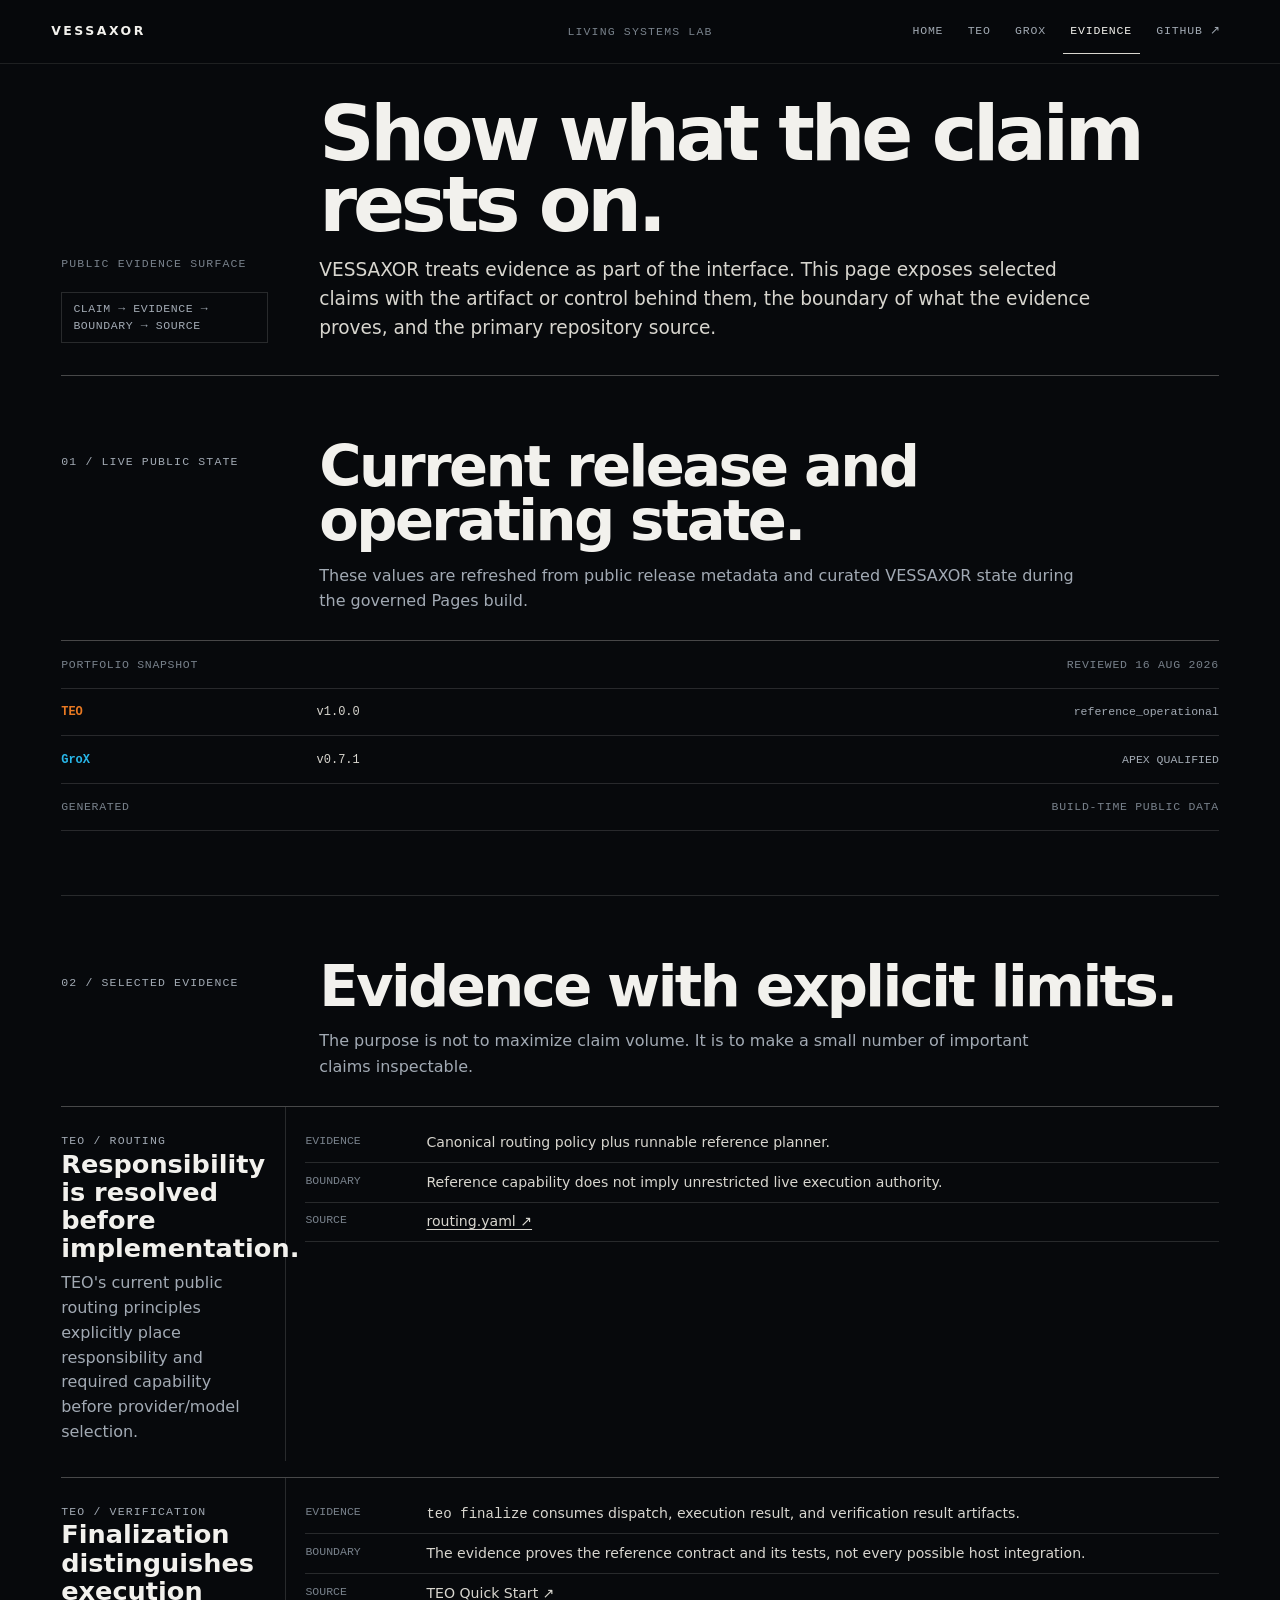
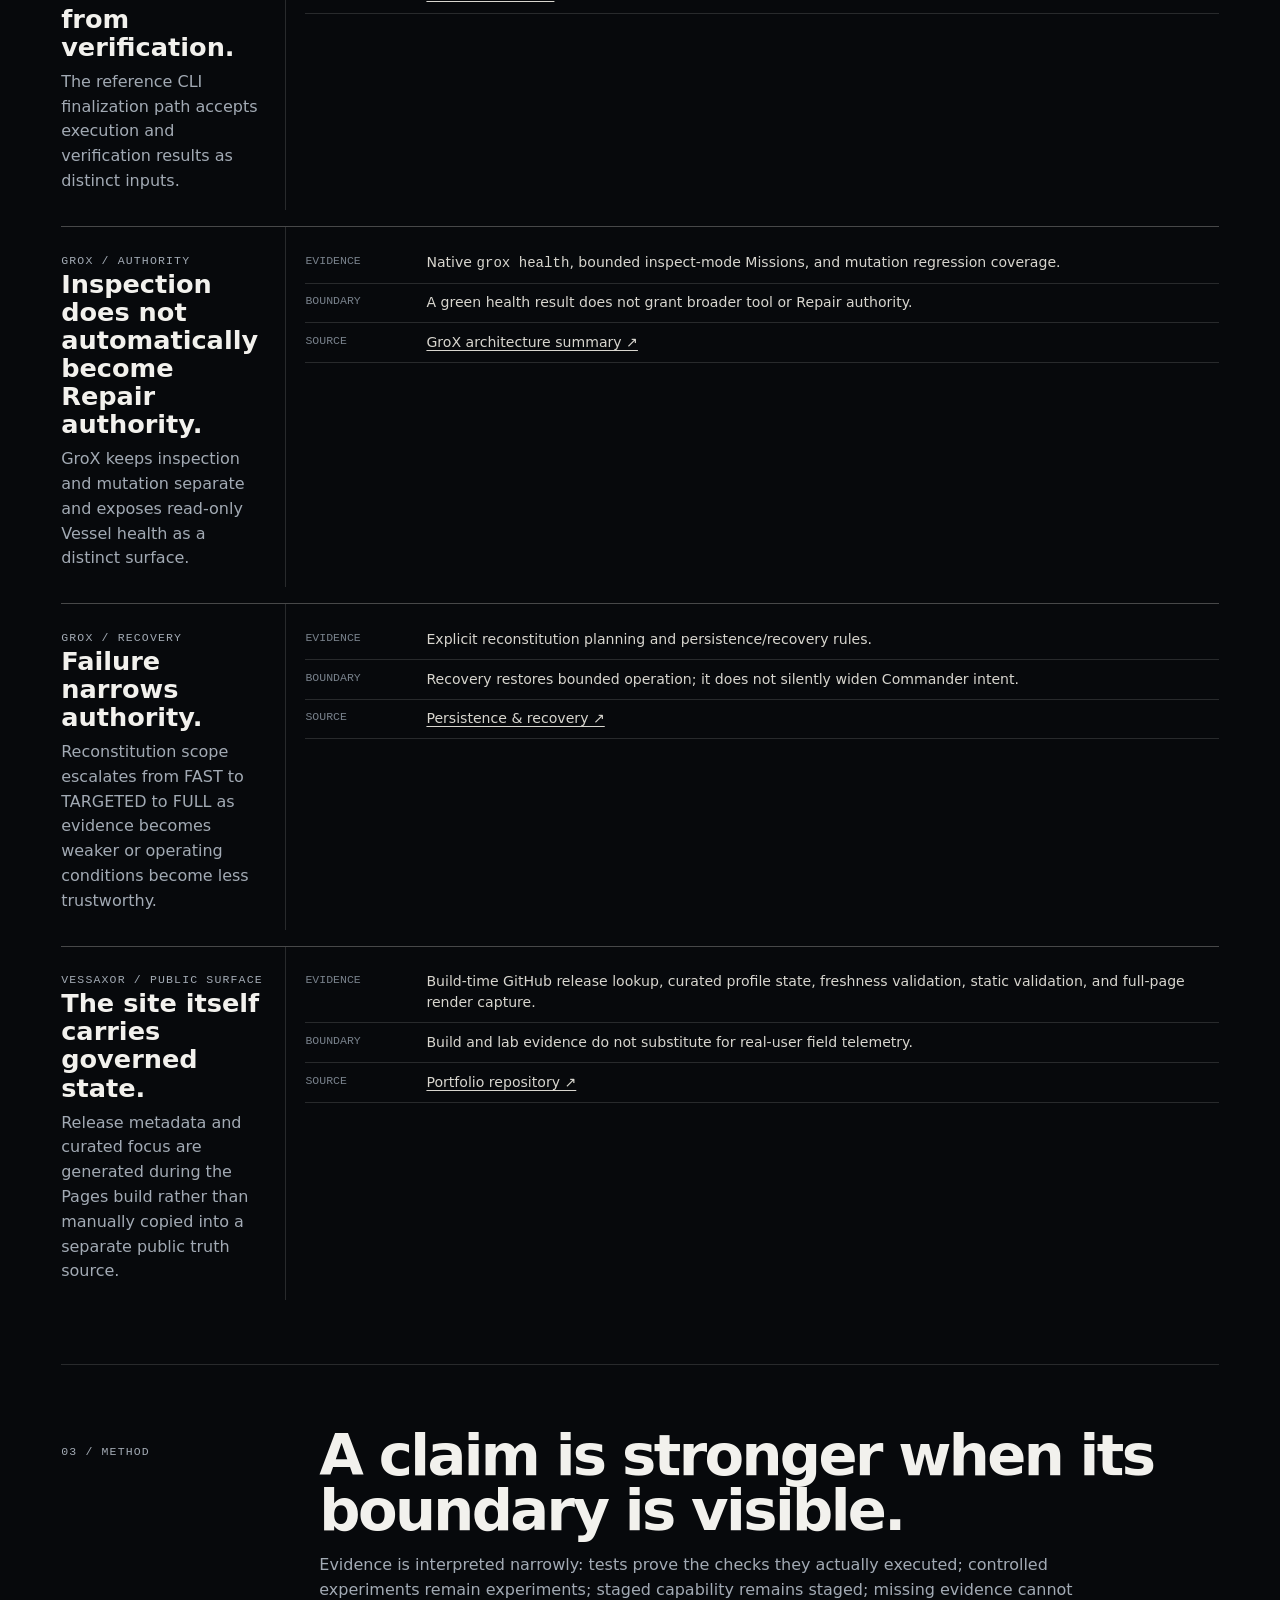
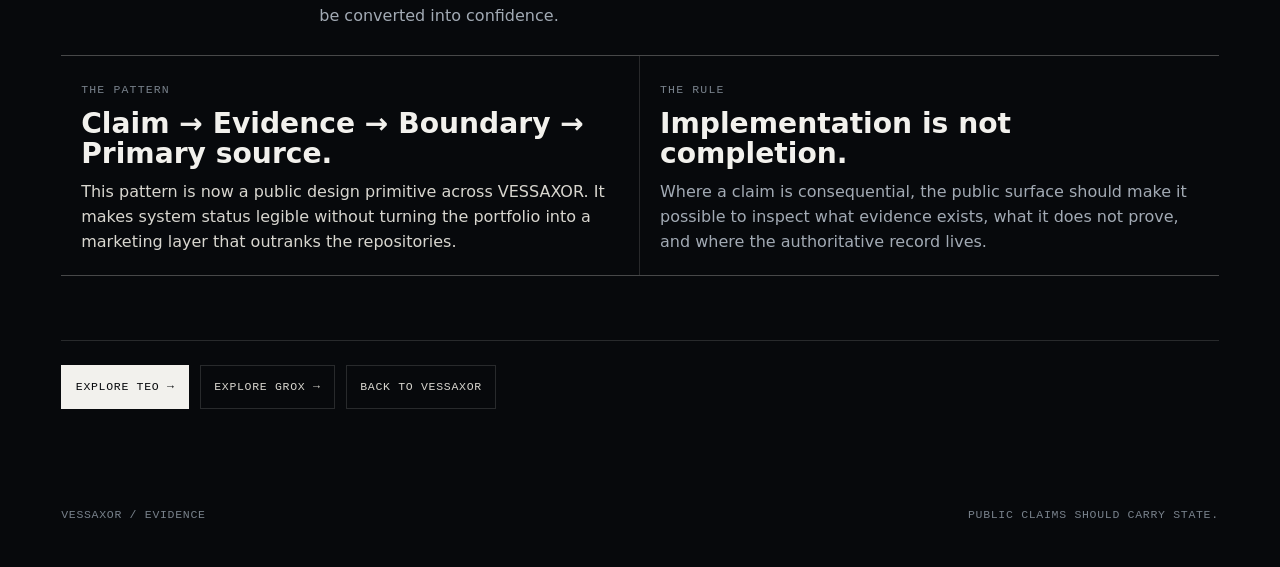
==== evidence/index.html @ d51356c1 "Evolve VESSAXOR public surface Harden hero reliability through fail-visible media recovery and a pos" ====
<!doctype html>
<html lang="en">
<head>
  <meta charset="utf-8" />
  <meta name="viewport" content="width=device-width, initial-scale=1" />
  <meta name="theme-color" content="#07090c" />
  <meta name="description" content="VESSAXOR evidence surface: selected public claims from TEO and GroX paired with bounded evidence, current state, limitations, and primary sources." />
  <meta name="robots" content="index,follow,max-image-preview:large" />
  <meta property="og:title" content="Evidence Surface — VESSAXOR" />
  <meta property="og:description" content="Public claims should carry state, evidence, boundaries, and primary sources." />
  <meta property="og:type" content="article" />
  <meta property="og:url" content="https://vessaxor-spec.github.io/evidence/" />
  <meta property="og:image" content="https://vessaxor-spec.github.io/assets/visuals/vessaxor-social-preview.png" />
  <meta name="twitter:card" content="summary_large_image" />
  <meta name="twitter:title" content="Evidence Surface — VESSAXOR" />
  <meta name="twitter:description" content="Claim → evidence → boundary → primary source." />
  <meta name="twitter:image" content="https://vessaxor-spec.github.io/assets/visuals/vessaxor-social-preview.png" />
  <link rel="canonical" href="https://vessaxor-spec.github.io/evidence/" />
  <link rel="icon" type="image/svg+xml" href="/assets/visuals/vessaxor-favicon.svg" />
  <script type="application/ld+json">
    {
      "@context": "https://schema.org",
      "@type": "WebPage",
      "name": "VESSAXOR Evidence Surface",
      "url": "https://vessaxor-spec.github.io/evidence/",
      "description": "Selected public claims from TEO and GroX paired with evidence, explicit boundaries, and primary source links.",
      "isPartOf": {"@type": "WebSite", "name": "VESSAXOR — Living Systems Lab", "url": "https://vessaxor-spec.github.io/"}
    }
  </script>
  <title>Evidence Surface — VESSAXOR</title>
  <link rel="stylesheet" href="/styles.css" />
</head>
<body>
  <a class="skip-link" href="#main">Skip to content</a>
  <header class="site-header" aria-label="Primary navigation">
    <a class="wordmark" href="/" aria-label="VESSAXOR home">VESSAXOR</a>
    <p class="header-note">Living Systems Lab</p>
    <button class="menu-toggle" type="button" aria-expanded="false" aria-controls="site-nav">Menu</button>
    <nav id="site-nav" class="site-nav" aria-label="Site navigation">
      <a href="/">Home</a>
      <a href="/teo/">TEO</a>
      <a href="/grox/">GroX</a>
      <a class="is-active" href="/evidence/">Evidence</a>
      <a href="https://github.com/vessaxor-spec">GitHub ↗</a>
    </nav>
  </header>

  <main id="main" class="page-shell">
    <section class="page-masthead" aria-labelledby="page-title">
      <div class="page-masthead-grid">
        <div>
          <p class="page-kicker">PUBLIC EVIDENCE SURFACE</p>
          <div class="page-meta"><span>Claim → Evidence → Boundary → Source</span></div>
        </div>
        <div>
          <h1 id="page-title">Show what the claim rests on.</h1>
          <p class="page-deck">VESSAXOR treats evidence as part of the interface. This page exposes selected claims with the artifact or control behind them, the boundary of what the evidence proves, and the primary repository source.</p>
        </div>
      </div>
    </section>

    <section class="page-section" id="state" aria-labelledby="state-title">
      <header class="page-section-heading">
        <p class="page-kicker">01 / LIVE PUBLIC STATE</p>
        <div>
          <h2 id="state-title">Current release and operating state.</h2>
          <p>These values are refreshed from public release metadata and curated VESSAXOR state during the governed Pages build.</p>
        </div>
      </header>
      <div class="state-board" aria-label="Current public portfolio state">
        <div class="state-board-head"><span>PORTFOLIO SNAPSHOT</span><span id="reviewed-at">reviewed 16 Aug 2026</span></div>
        <div class="state-row state-row-teo"><span>TEO</span><strong id="state-teo-release">v1.0.0</strong><em id="state-teo-status">reference_operational</em></div>
        <div class="state-row state-row-grox"><span>GroX</span><strong id="state-grox-release">v0.7.1</strong><em id="state-grox-status">APEX QUALIFIED</em></div>
        <div class="state-board-foot"><span>Generated</span><span id="generated-at">build-time public data</span></div>
      </div>
    </section>

    <section class="page-section" id="ledger" aria-labelledby="ledger-title">
      <header class="page-section-heading">
        <p class="page-kicker">02 / SELECTED EVIDENCE</p>
        <div>
          <h2 id="ledger-title">Evidence with explicit limits.</h2>
          <p>The purpose is not to maximize claim volume. It is to make a small number of important claims inspectable.</p>
        </div>
      </header>
      <div class="evidence-ledger">
        <article class="evidence-record">
          <div>
            <p class="claim-label">TEO / ROUTING</p>
            <h3>Responsibility is resolved before implementation.</h3>
            <p>TEO's current public routing principles explicitly place responsibility and required capability before provider/model selection.</p>
          </div>
          <div>
            <dl>
              <div><dt>Evidence</dt><dd>Canonical routing policy plus runnable reference planner.</dd></div>
              <div><dt>Boundary</dt><dd>Reference capability does not imply unrestricted live execution authority.</dd></div>
              <div><dt>Source</dt><dd><a href="https://github.com/vessaxor-spec/The-ever-evolving-orchestration-/blob/main/policy/routing/core/routing.yaml">routing.yaml ↗</a></dd></div>
            </dl>
          </div>
        </article>

        <article class="evidence-record">
          <div>
            <p class="claim-label">TEO / VERIFICATION</p>
            <h3>Finalization distinguishes execution from verification.</h3>
            <p>The reference CLI finalization path accepts execution and verification results as distinct inputs.</p>
          </div>
          <div>
            <dl>
              <div><dt>Evidence</dt><dd><code>teo finalize</code> consumes dispatch, execution result, and verification result artifacts.</dd></div>
              <div><dt>Boundary</dt><dd>The evidence proves the reference contract and its tests, not every possible host integration.</dd></div>
              <div><dt>Source</dt><dd><a href="https://github.com/vessaxor-spec/The-ever-evolving-orchestration-#quick-start">TEO Quick Start ↗</a></dd></div>
            </dl>
          </div>
        </article>

        <article class="evidence-record">
          <div>
            <p class="claim-label">GroX / AUTHORITY</p>
            <h3>Inspection does not automatically become Repair authority.</h3>
            <p>GroX keeps inspection and mutation separate and exposes read-only Vessel health as a distinct surface.</p>
          </div>
          <div>
            <dl>
              <div><dt>Evidence</dt><dd>Native <code>grox health</code>, bounded inspect-mode Missions, and mutation regression coverage.</dd></div>
              <div><dt>Boundary</dt><dd>A green health result does not grant broader tool or Repair authority.</dd></div>
              <div><dt>Source</dt><dd><a href="https://github.com/vessaxor-spec/GroX#how-grox-works">GroX architecture summary ↗</a></dd></div>
            </dl>
          </div>
        </article>

        <article class="evidence-record">
          <div>
            <p class="claim-label">GroX / RECOVERY</p>
            <h3>Failure narrows authority.</h3>
            <p>Reconstitution scope escalates from FAST to TARGETED to FULL as evidence becomes weaker or operating conditions become less trustworthy.</p>
          </div>
          <div>
            <dl>
              <div><dt>Evidence</dt><dd>Explicit reconstitution planning and persistence/recovery rules.</dd></div>
              <div><dt>Boundary</dt><dd>Recovery restores bounded operation; it does not silently widen Commander intent.</dd></div>
              <div><dt>Source</dt><dd><a href="https://github.com/vessaxor-spec/GroX#persistence-and-recovery">Persistence &amp; recovery ↗</a></dd></div>
            </dl>
          </div>
        </article>

        <article class="evidence-record">
          <div>
            <p class="claim-label">VESSAXOR / PUBLIC SURFACE</p>
            <h3>The site itself carries governed state.</h3>
            <p>Release metadata and curated focus are generated during the Pages build rather than manually copied into a separate public truth source.</p>
          </div>
          <div>
            <dl>
              <div><dt>Evidence</dt><dd>Build-time GitHub release lookup, curated profile state, freshness validation, static validation, and full-page render capture.</dd></div>
              <div><dt>Boundary</dt><dd>Build and lab evidence do not substitute for real-user field telemetry.</dd></div>
              <div><dt>Source</dt><dd><a href="https://github.com/vessaxor-spec/vessaxor-spec.github.io">Portfolio repository ↗</a></dd></div>
            </dl>
          </div>
        </article>
      </div>
    </section>

    <section class="page-section" id="method" aria-labelledby="method-title">
      <header class="page-section-heading">
        <p class="page-kicker">03 / METHOD</p>
        <div>
          <h2 id="method-title">A claim is stronger when its boundary is visible.</h2>
          <p>Evidence is interpreted narrowly: tests prove the checks they actually executed; controlled experiments remain experiments; staged capability remains staged; missing evidence cannot be converted into confidence.</p>
        </div>
      </header>
      <div class="definition-grid">
        <article class="plain-definition">
          <span class="source-label">THE PATTERN</span>
          <h3>Claim → Evidence → Boundary → Primary source.</h3>
          <p>This pattern is now a public design primitive across VESSAXOR. It makes system status legible without turning the portfolio into a marketing layer that outranks the repositories.</p>
        </article>
        <article>
          <span class="source-label">THE RULE</span>
          <h3>Implementation is not completion.</h3>
          <p>Where a claim is consequential, the public surface should make it possible to inspect what evidence exists, what it does not prove, and where the authoritative record lives.</p>
        </article>
      </div>
    </section>

    <div class="page-exit">
      <a class="action action-primary" href="/teo/">Explore TEO →</a>
      <a class="action" href="/grox/">Explore GroX →</a>
      <a class="action" href="/">Back to VESSAXOR</a>
    </div>
  </main>

  <footer class="site-footer"><p>VESSAXOR / EVIDENCE</p><p>Public claims should carry state.</p></footer>
  <script src="/app.js" defer></script>
</body>
</html>
---- styles.css ----
:root {
  color-scheme: dark;
  --bg: #07090c;
  --surface: #0b0e12;
  --surface-2: #10141a;
  --ink: #f2f1ed;
  --paper: #d8d6cf;
  --muted: #a2aab4;
  --faint: #78818b;
  --line: rgba(242, 241, 237, 0.14);
  --line-strong: rgba(242, 241, 237, 0.27);
  --orange: #e97922;
  --cyan: #28b7e9;
  --max: 1260px;
  --gutter: clamp(1.1rem, 4vw, 4rem);
  --mono: ui-monospace, "SFMono-Regular", Menlo, Consolas, monospace;
  --sans: system-ui, -apple-system, BlinkMacSystemFont, "Segoe UI", sans-serif;
}

* { box-sizing: border-box; }
html { scroll-behavior: smooth; background: var(--bg); scroll-padding-top: 76px; }
body { margin: 0; background: var(--bg); color: var(--ink); font-family: var(--sans); font-size: 16px; line-height: 1.5; }
a { color: inherit; }
img { max-width: 100%; }
button, a { -webkit-tap-highlight-color: transparent; }
::selection { color: var(--bg); background: var(--paper); }

:focus-visible {
  outline: 2px solid var(--paper);
  outline-offset: 3px;
}
.system-panel-teo :focus-visible { outline-color: var(--orange); }
.system-panel-grox :focus-visible { outline-color: var(--cyan); }

.skip-link {
  position: fixed; top: .75rem; left: .75rem; z-index: 300;
  transform: translateY(-180%); min-height: 44px; padding: .7rem .9rem;
  background: var(--ink); color: var(--bg); font-family: var(--mono);
  font-size: .75rem; text-decoration: none;
}
.skip-link:focus { transform: none; }

.site-header {
  position: fixed; z-index: 100; inset: 0 0 auto; min-height: 64px;
  display: grid; grid-template-columns: 1fr auto 1fr; align-items: center;
  padding: 0 var(--gutter); border-bottom: 1px solid rgba(242,241,237,.1);
  background: rgba(7,9,12,.9); backdrop-filter: blur(14px);
}
.wordmark { justify-self: start; min-height: 44px; display: inline-flex; align-items: center; font-size: .78rem; font-weight: 900; letter-spacing: .2em; text-decoration: none; }
.header-note { margin: 0; color: var(--faint); font-family: var(--mono); font-size: .72rem; letter-spacing: .1em; text-transform: uppercase; }
.site-nav { justify-self: end; display: flex; align-items: center; gap: clamp(.2rem, .7vw, .65rem); }
.site-nav a { min-height: 44px; display: inline-flex; align-items: center; padding: 0 .48rem; color: var(--muted); font-family: var(--mono); font-size: .72rem; letter-spacing: .07em; text-decoration: none; text-transform: uppercase; border-bottom: 1px solid transparent; transition: color 160ms ease, border-color 160ms ease; }
.site-nav a:hover, .site-nav a:focus-visible { color: var(--ink); }
.site-nav a.is-active { color: var(--ink); border-bottom-color: var(--paper); }
.menu-toggle { display: none; min-width: 64px; min-height: 44px; }

.hero { max-width: 1440px; margin: 0 auto; padding: clamp(5rem, 7vw, 6.3rem) var(--gutter) clamp(2.4rem, 4vw, 3.6rem); border-bottom: 1px solid var(--line); }
.hero-art { margin: 0; overflow: hidden; border: 1px solid var(--line-strong); background: #05070a; box-shadow: 0 22px 70px rgba(0,0,0,.24); }
.hero-art img { display: block; width: 100%; height: auto; aspect-ratio: 3 / 1; object-fit: contain; }
.hero-intro { display: grid; grid-template-columns: minmax(150px, .28fr) minmax(0, 1fr); gap: clamp(1.5rem, 5vw, 5rem); padding: clamp(1.7rem, 3vw, 2.7rem) 0 1.4rem; }
.eyebrow, .kicker, .system-code, .work-label { margin: 0; color: var(--faint); font-family: var(--mono); font-size: .72rem; letter-spacing: .1em; text-transform: uppercase; }
.kicker { margin-top: .65rem; color: var(--muted); }
.hero-copy h1 { margin: 0; max-width: 900px; font-size: clamp(2.9rem, 5.6vw, 5.7rem); line-height: .93; letter-spacing: -.055em; font-weight: 650; }
.hero-deck { max-width: 800px; margin: 1.05rem 0 0; color: var(--paper); font-size: clamp(1rem, 1.4vw, 1.2rem); line-height: 1.55; }
.hero-actions, .system-links, .source-links { display: flex; flex-wrap: wrap; gap: .65rem; margin-top: 1.4rem; }
.action, .system-links a, .source-links a { display: inline-flex; align-items: center; min-height: 44px; padding: .65rem .85rem; border: 1px solid var(--line); color: var(--paper); font-family: var(--mono); font-size: .72rem; letter-spacing: .06em; text-decoration: none; text-transform: uppercase; transition: border-color 160ms ease, background 160ms ease, color 160ms ease; }
.action:hover, .action:focus-visible, .system-links a:hover, .system-links a:focus-visible, .source-links a:hover, .source-links a:focus-visible { border-color: var(--line-strong); background: var(--surface-2); }
.action-primary { border-color: rgba(242,241,237,.42); background: var(--ink); color: var(--bg); }
.action-primary:hover, .action-primary:focus-visible { background: var(--paper); color: var(--bg); }

.hero-evidence { display: grid; grid-template-columns: .85fr .85fr 1.3fr; border-top: 1px solid var(--line); border-bottom: 1px solid var(--line); }
.evidence-entry { min-height: 88px; padding: .95rem 1rem; border-right: 1px solid var(--line); text-decoration: none; display: flex; flex-direction: column; justify-content: center; }
.evidence-entry:first-child { padding-left: 0; }
.evidence-entry:last-child { border-right: 0; }
.evidence-entry span { color: var(--faint); font-family: var(--mono); font-size: .72rem; letter-spacing: .08em; text-transform: uppercase; }
.evidence-entry strong { margin-top: .3rem; color: var(--paper); font-size: clamp(.95rem, 1.25vw, 1.12rem); font-weight: 650; }
.evidence-entry em { margin-top: .2rem; color: var(--muted); font-family: var(--mono); font-size: .72rem; font-style: normal; }
.evidence-entry-teo span { color: var(--orange); }
.evidence-entry-grox span { color: var(--cyan); }
.evidence-entry[href]:hover { background: var(--surface); }

.section-shell { max-width: var(--max); margin: 0 auto; padding: clamp(3rem, 5vw, 5rem) var(--gutter); border-bottom: 1px solid var(--line); }
.section-heading { display: grid; grid-template-columns: minmax(150px, .28fr) minmax(0, 1fr); gap: clamp(1.5rem, 5vw, 5rem); margin-bottom: clamp(2rem, 3.6vw, 3.2rem); }
.section-heading h2, .source-exit h2 { margin: 0; max-width: 960px; font-size: clamp(2.7rem, 5vw, 5.3rem); line-height: .94; letter-spacing: -.05em; font-weight: 650; }
.compact-heading h2 { font-size: clamp(2.45rem, 4.4vw, 4.6rem); }
.section-deck { max-width: 760px; margin: 1rem 0 0; color: var(--muted); font-size: clamp(1rem, 1.25vw, 1.12rem); line-height: 1.58; }

.system-panel { overflow: hidden; border: 1px solid var(--line-strong); background: var(--surface); }
.system-panel + .system-panel { margin-top: clamp(1.7rem, 3vw, 2.5rem); }
.system-panel-teo { border-color: rgba(233,121,34,.34); box-shadow: inset 3px 0 0 rgba(233,121,34,.7); }
.system-panel-grox { border-color: rgba(40,183,233,.34); box-shadow: inset 3px 0 0 rgba(40,183,233,.7); }
.system-art { display: block; overflow: hidden; background: #05070a; }
.system-art img { display: block; width: 100%; height: auto; aspect-ratio: 3 / 1; object-fit: contain; transition: transform 260ms ease, filter 260ms ease; }
.system-art:hover img, .system-art:focus-visible img { transform: scale(1.006); filter: brightness(1.04); }
.system-body { display: grid; grid-template-columns: minmax(0, .95fr) minmax(0, 1.05fr); gap: clamp(1.4rem, 3.6vw, 3.4rem); padding: clamp(1.3rem, 2.5vw, 2rem); border-top: 1px solid var(--line); }
.system-panel-teo .system-code { color: var(--orange); }
.system-panel-grox .system-code { color: var(--cyan); }
.system-identity h3 { margin: .7rem 0 0; font-size: clamp(1.9rem, 3.7vw, 3.8rem); line-height: .97; letter-spacing: -.045em; font-weight: 650; }
.system-thesis { margin: .75rem 0 0; color: var(--paper); font-size: 1rem; }
.system-description { margin: 0; align-self: end; color: var(--muted); font-size: clamp(1rem, 1.2vw, 1.12rem); line-height: 1.58; }
.system-meta { grid-column: 1 / -1; display: grid; grid-template-columns: .55fr .7fr 1.75fr; margin: .05rem 0 0; border-top: 1px solid var(--line); border-bottom: 1px solid var(--line); }
.system-meta div { min-height: 72px; padding: .85rem 1rem .85rem 0; border-right: 1px solid var(--line); }
.system-meta div + div { padding-left: 1rem; }
.system-meta div:last-child { border-right: 0; }
.system-meta dt { color: var(--faint); font-family: var(--mono); font-size: .72rem; letter-spacing: .08em; text-transform: uppercase; }
.system-meta dd { margin: .32rem 0 0; color: var(--paper); font-family: var(--mono); font-size: .72rem; line-height: 1.45; }
.system-links { grid-column: 1 / -1; margin-top: 0; }
.system-panel-teo .system-links a:hover, .system-panel-teo .system-links a:focus-visible { border-color: rgba(233,121,34,.6); color: var(--orange); }
.system-panel-grox .system-links a:hover, .system-panel-grox .system-links a:focus-visible { border-color: rgba(40,183,233,.6); color: var(--cyan); }

.relation-spine { display: grid; grid-template-columns: 1fr minmax(170px, .38fr) 1fr; border-top: 1px solid var(--line-strong); border-bottom: 1px solid var(--line-strong); }
.relation-side, .relation-axis { min-height: 215px; padding: clamp(1.1rem, 2vw, 1.7rem); }
.relation-side { display: grid; grid-template-rows: auto 1fr auto; }
.relation-side + .relation-axis, .relation-axis + .relation-side { border-left: 1px solid var(--line); }
.relation-side span, .relation-axis span { color: var(--faint); font-family: var(--mono); font-size: .72rem; letter-spacing: .1em; text-transform: uppercase; }
.relation-side-teo span { color: var(--orange); }
.relation-side-grox span { color: var(--cyan); }
.relation-side h3 { align-self: center; margin: 1.5rem 0 .7rem; max-width: 450px; font-size: clamp(1.6rem, 2.7vw, 2.7rem); line-height: 1.02; letter-spacing: -.035em; }
.relation-side p { margin: 0; color: var(--muted); line-height: 1.55; }
.relation-axis { display: flex; flex-direction: column; justify-content: space-between; background: repeating-linear-gradient(90deg, transparent, transparent 23px, rgba(242,241,237,.025) 24px); }
.relation-axis strong { color: var(--paper); font-family: var(--mono); font-size: .72rem; line-height: 1.7; letter-spacing: .04em; text-transform: uppercase; }
.relation-note { max-width: 900px; margin: 1rem 0 0; color: var(--faint); font-family: var(--mono); font-size: .72rem; line-height: 1.65; }

.state-work-layout { display: grid; grid-template-columns: minmax(300px, .75fr) minmax(0, 1.25fr); gap: clamp(2rem, 5vw, 5rem); align-items: start; }
.state-board { border-top: 1px solid var(--line-strong); font-family: var(--mono); position: sticky; top: 88px; }
.state-board-head, .state-board-foot, .state-row { display: grid; align-items: baseline; gap: .8rem; padding: .9rem 0; border-bottom: 1px solid var(--line); }
.state-board-head, .state-board-foot { grid-template-columns: 1fr auto; color: var(--faint); font-size: .72rem; letter-spacing: .06em; text-transform: uppercase; }
.state-row { grid-template-columns: .45fr .55fr 1.1fr; }
.state-row > span { font-size: .75rem; font-weight: 800; }
.state-row > strong { color: var(--paper); font-size: .75rem; font-weight: 500; }
.state-row > em { justify-self: end; color: var(--muted); font-size: .72rem; font-style: normal; text-align: right; }
.state-row-teo > span { color: var(--orange); }
.state-row-grox > span { color: var(--cyan); }
.work-ledger { border-top: 1px solid var(--line-strong); scroll-margin-top: 88px; }
.work-ledger article { display: grid; grid-template-columns: minmax(110px, .28fr) minmax(0, 1fr); column-gap: 1.3rem; padding: 1.25rem 0; border-bottom: 1px solid var(--line); }
.work-ledger .work-label { grid-row: 1 / 3; padding-top: .2rem; }
.work-label-teo { color: var(--orange); }
.work-label-grox { color: var(--cyan); }
.work-ledger h3 { margin: 0; color: var(--paper); font-size: clamp(1.15rem, 1.8vw, 1.45rem); line-height: 1.25; }
.work-ledger p { margin: .45rem 0 0; color: var(--muted); font-size: .9rem; line-height: 1.55; }

.principles-list { list-style: none; margin: 0; padding: 0; border-top: 1px solid var(--line-strong); }
.principles-list li { display: grid; grid-template-columns: 68px minmax(240px, .75fr) minmax(0, 1.25fr); gap: clamp(1rem, 2.5vw, 2.5rem); align-items: baseline; padding: 1.1rem 0; border-bottom: 1px solid var(--line); }
.principles-list span { color: var(--faint); font-family: var(--mono); font-size: .72rem; }
.principles-list h3 { margin: 0; font-size: clamp(1.15rem, 1.8vw, 1.55rem); line-height: 1.15; letter-spacing: -.02em; }
.principles-list p { margin: 0; color: var(--muted); line-height: 1.55; }

.source-exit { display: grid; grid-template-columns: minmax(150px, .28fr) minmax(0, 1fr); gap: clamp(1.5rem, 5vw, 5rem); }
.source-exit > div > p { max-width: 720px; margin: 1rem 0 0; color: var(--muted); font-size: 1rem; line-height: 1.6; }
.site-footer { max-width: var(--max); margin: 0 auto; padding: 1.35rem var(--gutter) 2rem; display: flex; justify-content: space-between; gap: 2rem; color: var(--faint); font-family: var(--mono); font-size: .72rem; letter-spacing: .06em; text-transform: uppercase; }

.reveal { opacity: 0; transform: translateY(12px); transition: opacity 360ms ease, transform 360ms ease; }
.reveal.is-visible { opacity: 1; transform: none; }

@media (max-width: 980px) {
  .site-header { grid-template-columns: 1fr auto; }
  .header-note { display: none; }
  .menu-toggle { display: inline-flex; align-items: center; justify-content: center; justify-self: end; border: 1px solid var(--line); background: transparent; color: var(--paper); padding: .5rem .7rem; font-family: var(--mono); font-size: .72rem; text-transform: uppercase; }
  .site-nav { position: absolute; top: 64px; left: 0; right: 0; display: none; padding: .4rem var(--gutter) .8rem; border-bottom: 1px solid var(--line); background: rgba(7,9,12,.985); }
  .site-nav.is-open { display: grid; gap: 0; }
  .site-nav a { min-height: 48px; padding: .8rem 0; border-bottom: 1px solid var(--line); }

  .hero-intro, .section-heading, .source-exit { grid-template-columns: 1fr; gap: 1.2rem; }
  .hero-evidence { grid-template-columns: 1fr 1fr; }
  .evidence-entry:nth-child(2) { border-right: 0; }
  .evidence-entry-shared { grid-column: 1 / -1; border-top: 1px solid var(--line); }

  .system-body { grid-template-columns: 1fr; }
  .system-description { align-self: auto; }
  .system-meta, .system-links { grid-column: 1; }

  .relation-spine { grid-template-columns: 1fr; }
  .relation-side + .relation-axis, .relation-axis + .relation-side { border-left: 0; border-top: 1px solid var(--line); }
  .relation-axis { min-height: 140px; }

  .state-work-layout { grid-template-columns: 1fr; gap: 2rem; }
  .state-board { position: static; }
  .principles-list li { grid-template-columns: 54px 1fr; }
  .principles-list p { grid-column: 2; }
}

@media (max-width: 640px) {
  .site-header { backdrop-filter: none; background: rgba(7,9,12,.98); }
  .hero { padding-top: 4.6rem; padding-left: 1rem; padding-right: 1rem; padding-bottom: 2.2rem; }
  .hero-art img, .system-art img { aspect-ratio: 3 / 1; object-fit: contain; }
  .hero-copy h1 { font-size: clamp(2.7rem, 13vw, 3.8rem); }
  .hero-evidence { grid-template-columns: 1fr; }
  .evidence-entry, .evidence-entry:first-child { min-height: 76px; padding: .8rem 0; border-right: 0; border-top: 1px solid var(--line); }
  .evidence-entry:first-child { border-top: 0; }
  .evidence-entry-shared { grid-column: 1; }

  .section-shell { padding: 2.8rem 1rem; }
  .section-heading { margin-bottom: 1.8rem; }
  .section-heading h2, .source-exit h2 { font-size: clamp(2.45rem, 12vw, 3.6rem); }

  .system-body { padding: 1.15rem; }
  .system-meta { grid-template-columns: 1fr; }
  .system-meta div, .system-meta div + div { min-height: 0; padding: .75rem 0; border-right: 0; border-bottom: 1px solid var(--line); }
  .system-meta div:last-child { border-bottom: 0; }

  .state-row { grid-template-columns: .45fr .55fr; }
  .state-row > em { grid-column: 1 / -1; justify-self: start; text-align: left; }
  .work-ledger article { grid-template-columns: 1fr; gap: .35rem; }
  .work-ledger .work-label { grid-row: auto; }
  .principles-list li { grid-template-columns: 42px 1fr; gap: .8rem; padding: 1rem 0; }
  .principles-list p { grid-column: 2; }

  .site-footer { flex-direction: column; gap: .4rem; padding-left: 1rem; padding-right: 1rem; }
}

@media (prefers-reduced-motion: reduce) {
  html { scroll-behavior: auto; }
  *, *::before, *::after { scroll-behavior: auto !important; animation-duration: .001ms !important; transition-duration: .001ms !important; }
  .reveal { opacity: 1; transform: none; }
}

/* Public surface evolution: reliability, orientation, architecture and evidence */
.reliable-media { position: relative; isolation: isolate; }
.reliable-media picture { position: relative; z-index: 2; display: block; transition: opacity 160ms ease; }
.media-fallback {
  position: absolute; inset: 0; z-index: 1; display: flex; flex-direction: column;
  justify-content: center; padding: clamp(1rem, 4vw, 3rem); overflow: hidden;
  background:
    linear-gradient(115deg, rgba(233,121,34,.13), transparent 36%),
    linear-gradient(295deg, rgba(40,183,233,.11), transparent 34%),
    repeating-linear-gradient(90deg, transparent, transparent 31px, rgba(242,241,237,.025) 32px),
    #05070a;
  opacity: 1;
}
.media-fallback::after {
  content: ""; position: absolute; inset: 12% 4%; border-top: 1px solid rgba(233,121,34,.32);
  border-bottom: 1px solid rgba(40,183,233,.26); transform: skewY(-4deg); pointer-events: none;
}
.reliable-media[data-media-state="loaded"] .media-fallback { opacity: 0; }
.reliable-media[data-media-state="failed"] picture { opacity: 0; }
.reliable-media[data-media-state="failed"] .media-fallback { opacity: 1; }
.hero-art-fallback { aspect-ratio: 3 / 1; }
.hero-art-fallback span, .system-media-fallback strong {
  position: relative; z-index: 2; color: var(--ink); font-size: clamp(1.25rem, 3.4vw, 3rem);
  line-height: 1; letter-spacing: .11em; font-weight: 800; text-transform: uppercase;
}
.hero-art-fallback strong { position: relative; z-index: 2; margin-top: .55rem; color: var(--paper); font-size: clamp(1rem, 2vw, 1.6rem); font-weight: 550; }
.hero-art-fallback em, .system-media-fallback em { position: relative; z-index: 2; margin-top: .55rem; color: var(--muted); font-family: var(--mono); font-size: .72rem; font-style: normal; letter-spacing: .08em; text-transform: uppercase; }
.system-media-fallback { aspect-ratio: 3 / 1; }
.system-media-fallback strong { font-size: clamp(1.25rem, 2.6vw, 2.5rem); }

.orientation-grid {
  display: grid; grid-template-columns: repeat(3, minmax(0, 1fr));
  border-top: 1px solid var(--line-strong); border-bottom: 1px solid var(--line-strong);
}
.orientation-grid article { min-height: 220px; padding: 1.35rem; border-right: 1px solid var(--line); display: flex; flex-direction: column; }
.orientation-grid article:last-child { border-right: 0; }
.orientation-grid span, .architecture-lane > header span, .claim-label, .page-kicker, .source-label {
  color: var(--faint); font-family: var(--mono); font-size: .72rem; letter-spacing: .1em; text-transform: uppercase;
}
.orientation-grid h3 { margin: auto 0 .7rem; max-width: 360px; font-size: clamp(1.25rem, 2vw, 1.75rem); line-height: 1.08; letter-spacing: -.025em; }
.orientation-grid p { margin: 0; color: var(--muted); line-height: 1.55; }

.system-description p { margin: 0; }
.system-description p + p { margin-top: .75rem; }
.system-description .plain-lead { color: var(--paper); font-weight: 560; }
.system-primary-link { border-color: rgba(242,241,237,.42) !important; color: var(--ink) !important; background: var(--ink); }
.system-primary-link:hover, .system-primary-link:focus-visible { background: var(--paper) !important; color: var(--bg) !important; }

.architecture-stack { display: grid; gap: 1.4rem; }
.architecture-lane { border: 1px solid var(--line-strong); background: var(--surface); }
.architecture-teo { border-color: rgba(233,121,34,.34); }
.architecture-grox { border-color: rgba(40,183,233,.34); }
.architecture-lane > header { display: grid; grid-template-columns: minmax(140px, .25fr) minmax(0, .75fr); gap: 1.3rem 2rem; padding: 1.25rem 1.35rem; border-bottom: 1px solid var(--line); }
.architecture-teo > header span { color: var(--orange); }
.architecture-grox > header span { color: var(--cyan); }
.architecture-lane > header h3 { margin: 0; font-size: clamp(1.55rem, 2.7vw, 2.5rem); line-height: 1.03; letter-spacing: -.035em; }
.architecture-lane > header p { grid-column: 2; margin: -.7rem 0 0; max-width: 720px; color: var(--muted); line-height: 1.55; }
.flow-steps { list-style: none; margin: 0; padding: 0; display: grid; grid-template-columns: repeat(7, minmax(0, 1fr)); }
.flow-steps li { position: relative; min-height: 155px; padding: 1rem .9rem; border-right: 1px solid var(--line); display: flex; flex-direction: column; }
.flow-steps li:last-child { border-right: 0; }
.flow-steps li:not(:last-child)::after { content: "→"; position: absolute; top: 50%; right: -.52rem; z-index: 3; transform: translateY(-50%); width: 1rem; text-align: center; background: var(--surface); color: var(--faint); font-family: var(--mono); font-size: .72rem; }
.flow-steps span { color: var(--faint); font-family: var(--mono); font-size: .72rem; }
.architecture-teo .flow-steps li:first-child span, .architecture-teo .flow-steps li:last-child span { color: var(--orange); }
.architecture-grox .flow-steps li:first-child span, .architecture-grox .flow-steps li:last-child span { color: var(--cyan); }
.flow-steps strong { margin-top: auto; color: var(--paper); font-size: .92rem; line-height: 1.2; }
.flow-steps em { margin-top: .35rem; color: var(--muted); font-size: .78rem; line-height: 1.4; font-style: normal; }

.claim-evidence-grid { display: grid; grid-template-columns: 1fr 1fr; gap: 1rem; margin-top: 1.4rem; }
.claim-evidence { padding: 1.3rem; border: 1px solid var(--line-strong); background: linear-gradient(180deg, rgba(255,255,255,.015), transparent), var(--surface); }
.claim-evidence-teo { border-top-color: rgba(233,121,34,.6); }
.claim-evidence-grox { border-top-color: rgba(40,183,233,.6); }
.claim-evidence-teo .claim-label { color: var(--orange); }
.claim-evidence-grox .claim-label { color: var(--cyan); }
.claim-evidence h3 { margin: .65rem 0 0; font-size: clamp(1.4rem, 2.2vw, 2rem); line-height: 1.08; letter-spacing: -.025em; }
.claim-plain { margin: .7rem 0 0; color: var(--paper); line-height: 1.55; }
.claim-evidence dl { margin: 1rem 0 0; border-top: 1px solid var(--line); }
.claim-evidence dl div { display: grid; grid-template-columns: 105px 1fr; gap: 1rem; padding: .72rem 0; border-bottom: 1px solid var(--line); }
.claim-evidence dt { color: var(--faint); font-family: var(--mono); font-size: .72rem; letter-spacing: .06em; text-transform: uppercase; }
.claim-evidence dd { margin: 0; color: var(--muted); font-size: .88rem; line-height: 1.5; overflow-wrap: anywhere; }
.claim-evidence code { color: var(--paper); font-family: var(--mono); font-size: .78rem; }
.claim-evidence > a { display: inline-flex; min-height: 44px; align-items: center; margin-top: 1rem; color: var(--paper); font-family: var(--mono); font-size: .72rem; letter-spacing: .06em; text-decoration: none; text-transform: uppercase; }
.claim-evidence > a:hover, .claim-evidence > a:focus-visible { text-decoration: underline; text-underline-offset: .25rem; }
.architecture-actions { display: flex; flex-wrap: wrap; gap: .65rem; margin-top: 1.2rem; }

.principles-disclosure { border-top: 1px solid var(--line-strong); border-bottom: 1px solid var(--line-strong); }
.principles-disclosure summary { min-height: 54px; display: flex; align-items: center; justify-content: space-between; gap: 1rem; padding: .8rem 0; cursor: pointer; color: var(--paper); font-family: var(--mono); font-size: .78rem; letter-spacing: .06em; text-transform: uppercase; list-style: none; }
.principles-disclosure summary::-webkit-details-marker { display: none; }
.principles-disclosure[open] summary { border-bottom: 1px solid var(--line); }
.principles-disclosure[open] summary span { transform: rotate(180deg); }
.principles-disclosure .principles-list { border-top: 0; }

/* Dedicated system and evidence pages */
.page-shell { max-width: var(--max); margin: 0 auto; padding: clamp(5rem, 7vw, 6.3rem) var(--gutter) 4rem; }
.page-masthead { padding-bottom: 2rem; border-bottom: 1px solid var(--line-strong); }
.page-masthead-grid { display: grid; grid-template-columns: minmax(145px, .23fr) minmax(0, 1fr); gap: clamp(1.4rem, 4vw, 4rem); align-items: end; }
.page-kicker { margin: 0; }
.page-masthead h1 { margin: .6rem 0 0; max-width: 950px; font-size: clamp(3.1rem, 6vw, 6.4rem); line-height: .92; letter-spacing: -.055em; font-weight: 650; }
.page-deck { max-width: 800px; margin: 1rem 0 0; color: var(--paper); font-size: clamp(1.05rem, 1.45vw, 1.25rem); line-height: 1.55; }
.page-meta { display: flex; flex-wrap: wrap; gap: .55rem; margin-top: 1.2rem; }
.page-meta span { display: inline-flex; min-height: 36px; align-items: center; padding: .45rem .7rem; border: 1px solid var(--line); color: var(--muted); font-family: var(--mono); font-size: .72rem; letter-spacing: .05em; text-transform: uppercase; }
.page-meta .meta-teo { border-color: rgba(233,121,34,.45); color: var(--orange); }
.page-meta .meta-grox { border-color: rgba(40,183,233,.45); color: var(--cyan); }
.page-section { padding: clamp(2.7rem, 5vw, 4.5rem) 0; border-bottom: 1px solid var(--line); }
.page-section-heading { display: grid; grid-template-columns: minmax(145px, .23fr) minmax(0, 1fr); gap: clamp(1.4rem, 4vw, 4rem); margin-bottom: 1.7rem; }
.page-section-heading h2 { margin: 0; max-width: 900px; font-size: clamp(2.35rem, 4.5vw, 4.6rem); line-height: .95; letter-spacing: -.045em; font-weight: 650; }
.page-section-heading p { max-width: 760px; margin: .85rem 0 0; color: var(--muted); line-height: 1.58; }
.definition-grid { display: grid; grid-template-columns: 1fr 1fr; border-top: 1px solid var(--line-strong); border-bottom: 1px solid var(--line-strong); }
.definition-grid article { padding: 1.25rem; border-right: 1px solid var(--line); }
.definition-grid article:last-child { border-right: 0; }
.definition-grid h3 { margin: .55rem 0 0; font-size: clamp(1.35rem, 2.2vw, 2rem); line-height: 1.08; }
.definition-grid p { margin: .65rem 0 0; color: var(--muted); line-height: 1.55; }
.definition-grid .plain-definition p { color: var(--paper); }
.system-page-art { margin: 1.5rem 0 0; border: 1px solid var(--line-strong); overflow: hidden; background: #05070a; }
.system-page-art img { display: block; width: 100%; height: auto; aspect-ratio: 3 / 1; object-fit: contain; }
.source-list { display: grid; grid-template-columns: repeat(2, minmax(0, 1fr)); border-top: 1px solid var(--line-strong); }
.source-list a { min-height: 78px; display: flex; flex-direction: column; justify-content: center; padding: .9rem 1rem; border-right: 1px solid var(--line); border-bottom: 1px solid var(--line); color: var(--paper); text-decoration: none; }
.source-list a:nth-child(2n) { border-right: 0; }
.source-list a:hover, .source-list a:focus-visible { background: var(--surface); }
.source-list strong { font-size: .95rem; }
.source-list em { margin-top: .25rem; color: var(--faint); font-family: var(--mono); font-size: .72rem; font-style: normal; }
.boundary-note { padding: 1rem 1.15rem; border-left: 3px solid var(--line-strong); background: var(--surface); color: var(--muted); line-height: 1.55; }
.boundary-note strong { color: var(--paper); }
.boundary-note-teo { border-left-color: var(--orange); }
.boundary-note-grox { border-left-color: var(--cyan); }
.evidence-ledger { display: grid; gap: 1rem; }
.evidence-record { display: grid; grid-template-columns: minmax(150px, .24fr) minmax(0, 1fr); border-top: 1px solid var(--line-strong); }
.evidence-record > div { padding: 1rem 0; }
.evidence-record > div:first-child { padding-right: 1.2rem; }
.evidence-record > div + div { padding-left: 1.2rem; border-left: 1px solid var(--line); }
.evidence-record h3 { margin: 0; font-size: clamp(1.3rem, 2vw, 1.75rem); line-height: 1.1; }
.evidence-record p { margin: .55rem 0 0; color: var(--muted); line-height: 1.55; }
.evidence-record dl { margin: 0; }
.evidence-record dl div { display: grid; grid-template-columns: 105px 1fr; gap: 1rem; padding: .55rem 0; border-bottom: 1px solid var(--line); }
.evidence-record dt { color: var(--faint); font-family: var(--mono); font-size: .72rem; text-transform: uppercase; }
.evidence-record dd { margin: 0; color: var(--paper); font-size: .88rem; line-height: 1.5; }
.evidence-record a { color: inherit; text-underline-offset: .2rem; }
.page-exit { display: flex; flex-wrap: wrap; gap: .65rem; padding-top: 1.5rem; }

@media (max-width: 1100px) {
  .flow-steps { grid-template-columns: repeat(4, minmax(0, 1fr)); }
  .flow-steps li { border-bottom: 1px solid var(--line); }
  .flow-steps li:nth-child(4n) { border-right: 0; }
  .flow-steps li:nth-child(4n)::after { display: none; }
}

@media (max-width: 980px) {
  .orientation-grid { grid-template-columns: 1fr; }
  .orientation-grid article { min-height: 0; border-right: 0; border-bottom: 1px solid var(--line); }
  .orientation-grid article:last-child { border-bottom: 0; }
  .orientation-grid h3 { margin-top: 1.8rem; }
  .architecture-lane > header, .page-masthead-grid, .page-section-heading { grid-template-columns: 1fr; }
  .architecture-lane > header p { grid-column: 1; margin-top: -.5rem; }
  .claim-evidence-grid, .definition-grid { grid-template-columns: 1fr; }
  .definition-grid article { border-right: 0; border-bottom: 1px solid var(--line); }
  .definition-grid article:last-child { border-bottom: 0; }
  .page-masthead-grid { align-items: start; }
}

@media (max-width: 700px) {
  .flow-steps { grid-template-columns: 1fr; }
  .flow-steps li { min-height: 105px; border-right: 0; border-bottom: 1px solid var(--line); }
  .flow-steps li:not(:last-child)::after { content: "↓"; display: block; top: auto; bottom: -.52rem; right: 1rem; transform: none; }
  .flow-steps strong { margin-top: 1.2rem; }
  .claim-evidence dl div, .evidence-record dl div { grid-template-columns: 1fr; gap: .25rem; }
  .source-list { grid-template-columns: 1fr; }
  .source-list a, .source-list a:nth-child(2n) { border-right: 0; }
  .evidence-record { grid-template-columns: 1fr; }
  .evidence-record > div:first-child { padding-right: 0; }
  .evidence-record > div + div { padding-left: 0; border-left: 0; border-top: 1px solid var(--line); }
  .page-shell { padding-left: 1rem; padding-right: 1rem; }
}
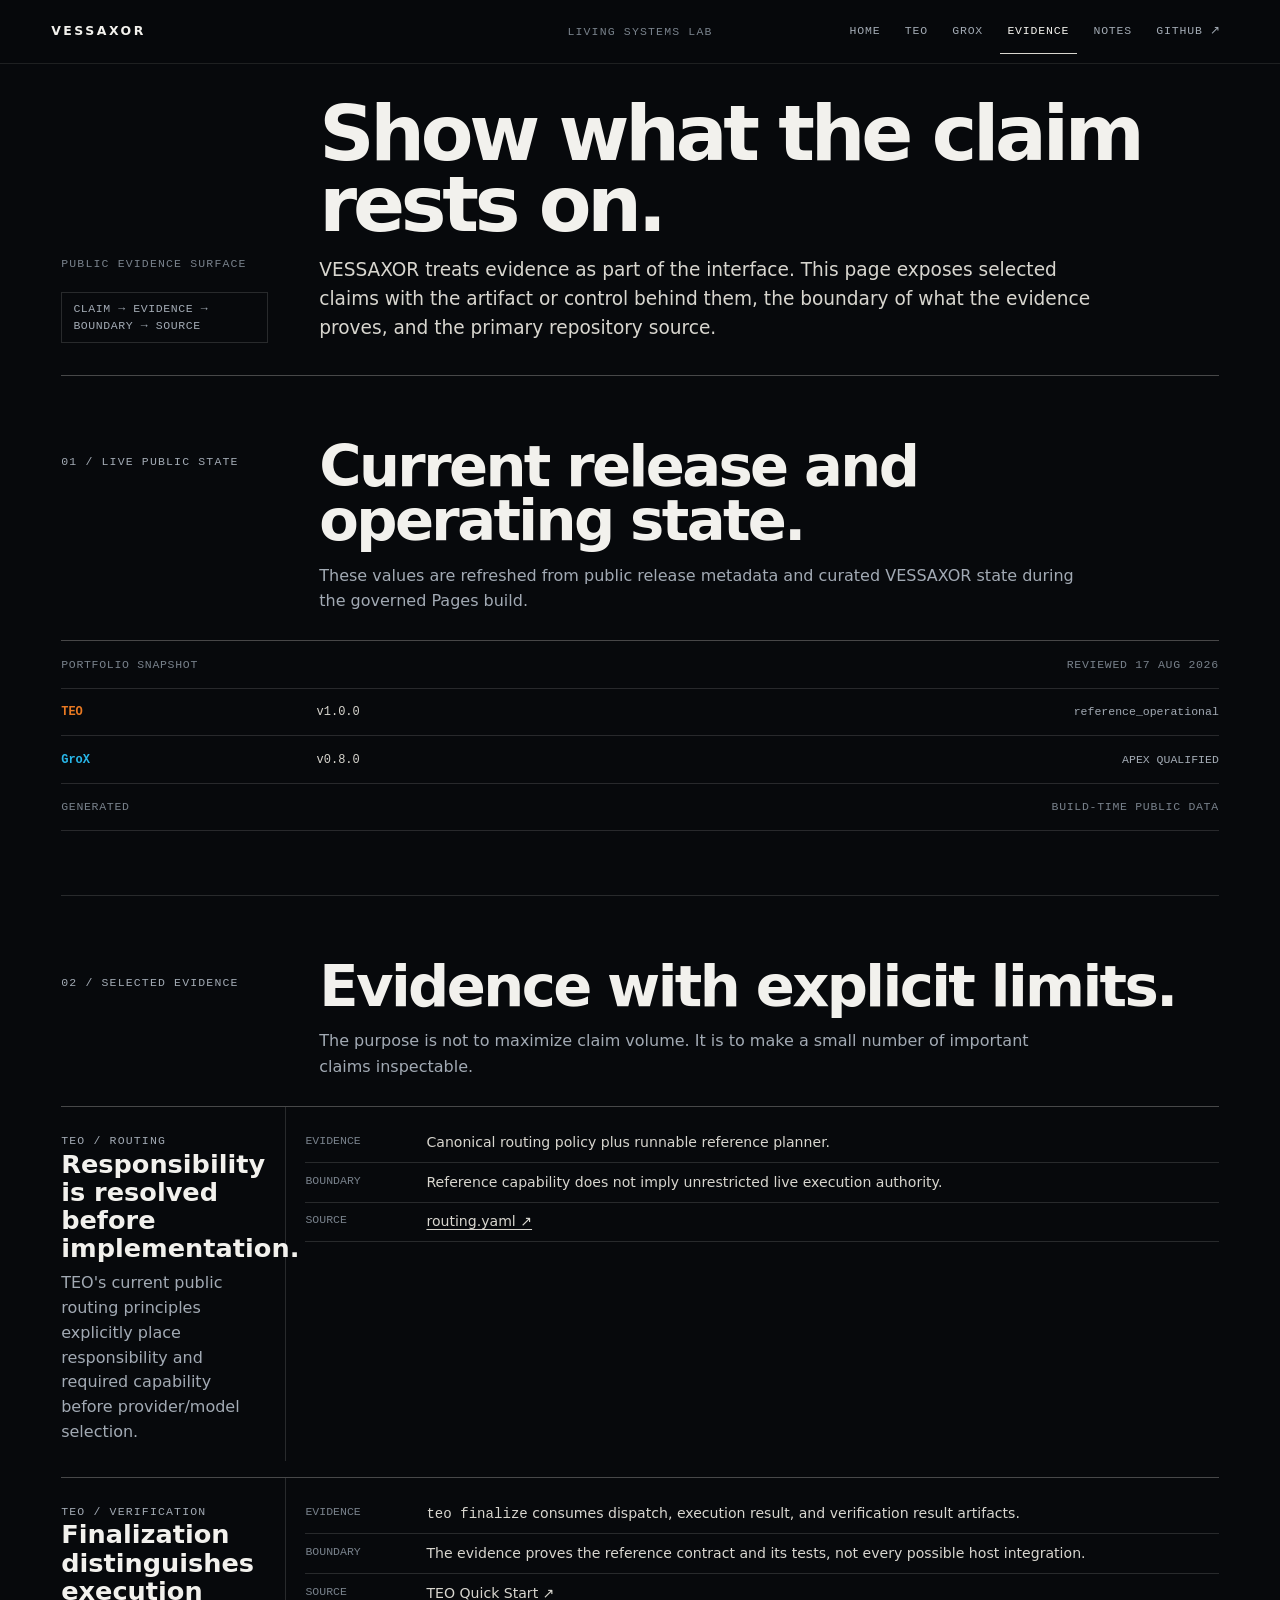
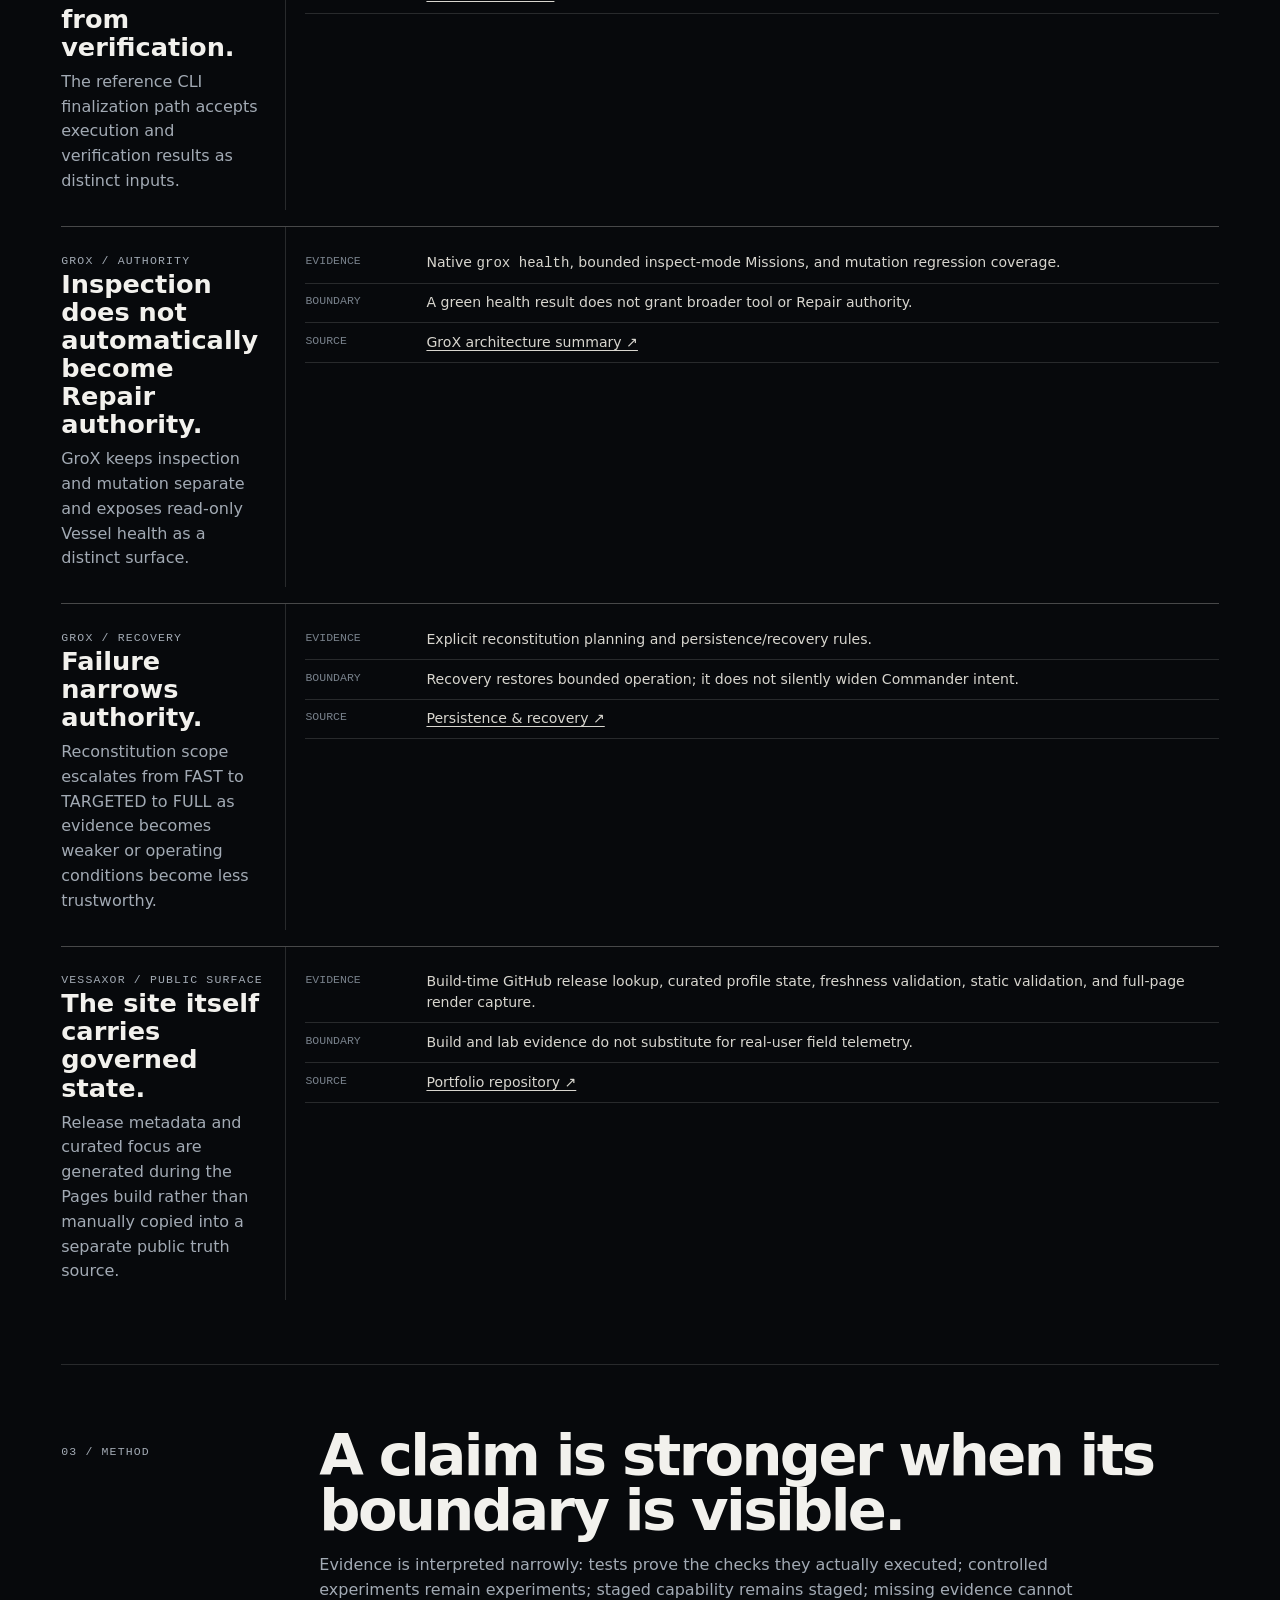
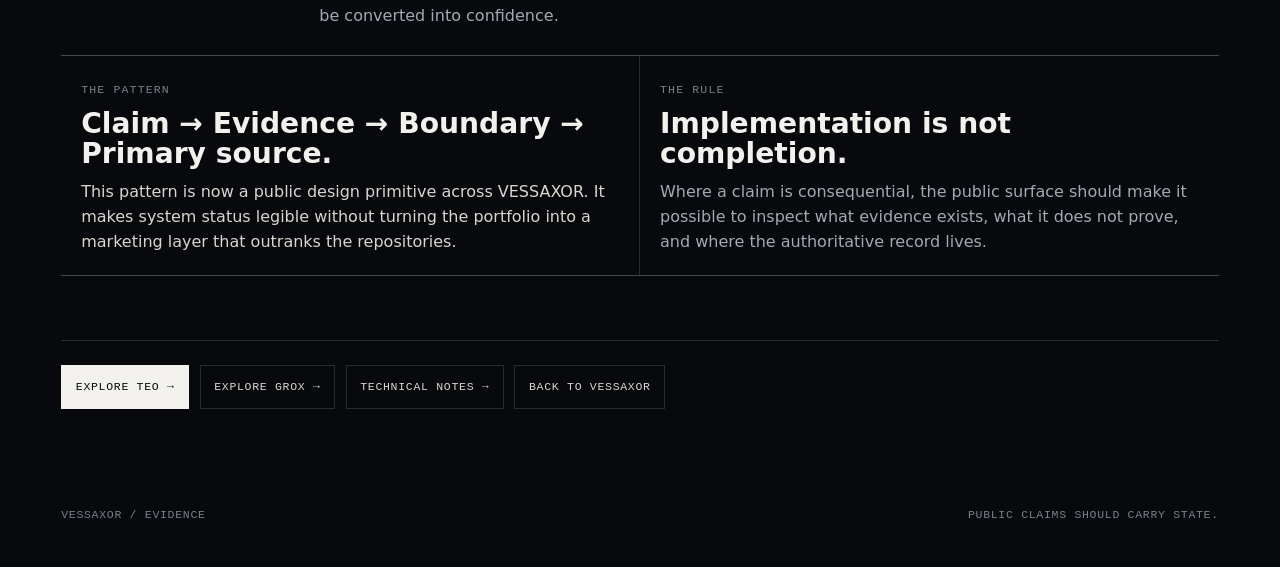
==== commit 76094580: "Link evidence surface to technical notes" ====
--- a/evidence/index.html
+++ b/evidence/index.html
@@ -41,6 +41,7 @@
       <a href="/teo/">TEO</a>
       <a href="/grox/">GroX</a>
       <a class="is-active" href="/evidence/">Evidence</a>
+      <a href="/notes/">Notes</a>
       <a href="https://github.com/vessaxor-spec">GitHub ↗</a>
     </nav>
   </header>
@@ -186,6 +187,7 @@
     <div class="page-exit">
       <a class="action action-primary" href="/teo/">Explore TEO →</a>
       <a class="action" href="/grox/">Explore GroX →</a>
+      <a class="action" href="/notes/">Technical notes →</a>
       <a class="action" href="/">Back to VESSAXOR</a>
     </div>
   </main>
@@ -193,4 +195,4 @@
   <footer class="site-footer"><p>VESSAXOR / EVIDENCE</p><p>Public claims should carry state.</p></footer>
   <script src="/app.js" defer></script>
 </body>
-</html>
+</html>
